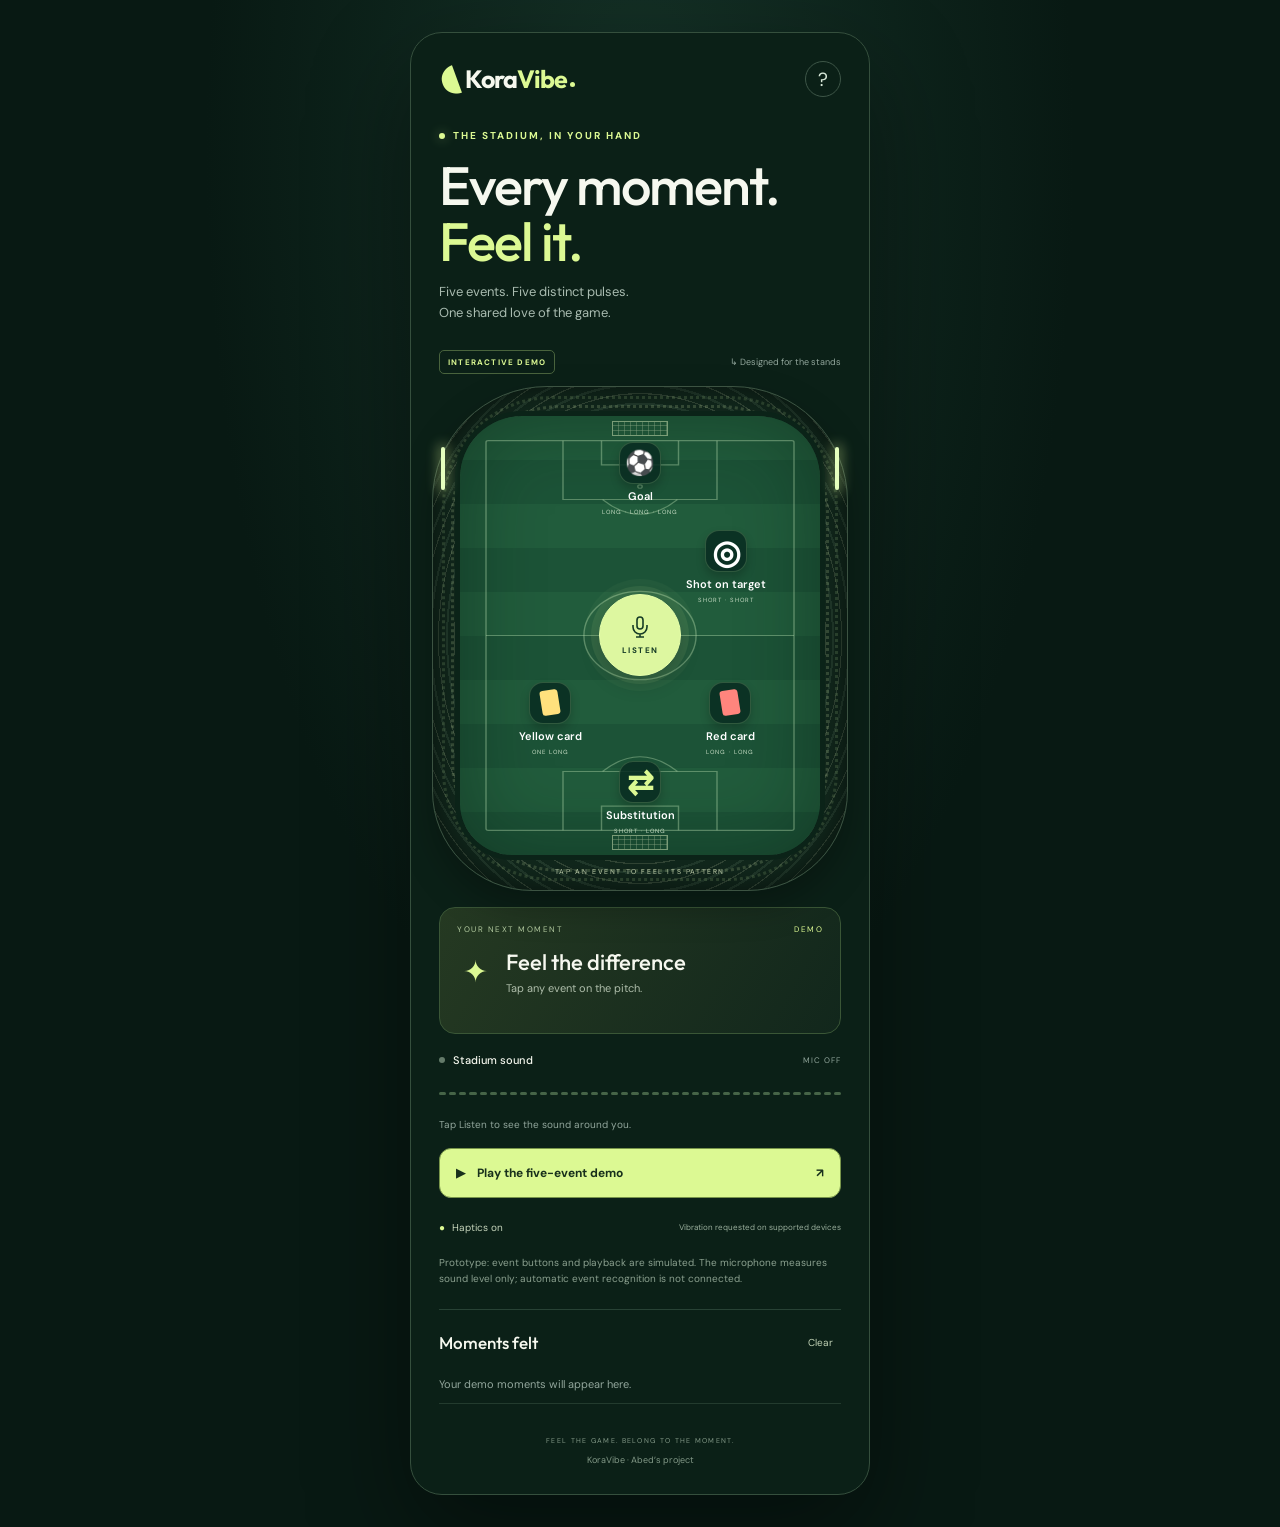
==== stadium.html @ afc996ac "Add mobile stadium prototype with five event haptics and local sound meter" ====
<!doctype html>
<html lang="en">
<head>
<meta charset="utf-8"><meta name="viewport" content="width=device-width,initial-scale=1,viewport-fit=cover">
<meta name="theme-color" content="#081913"><meta name="apple-mobile-web-app-capable" content="yes">
<meta name="description" content="KoraVibe stadium prototype. Explore five football events through touch.">
<title>KoraVibe · Feel the stadium</title>
<link rel="stylesheet" href="stadium/style.css">
</head>
<body>
<main class="app">
 <header><a class="brand" href="stadium.html" aria-label="KoraVibe home"><span class="brand-icon">◖</span>Kora<span>Vibe</span><i></i></a><button id="help" class="icon-button" aria-label="How it works">?</button></header>
 <div class="eyebrow"><span class="status-dot"></span> THE STADIUM, IN YOUR HAND</div>
 <h1>Every moment.<br><em>Feel it.</em></h1>
 <p class="intro">Five events. Five distinct pulses.<br>One shared love of the game.</p>
 <div class="mode-row"><span class="pill" id="mode">INTERACTIVE DEMO</span><span class="local">↳ Designed for the stands</span></div>
 <section class="arena" aria-label="Football stadium with five event controls">
  <div class="stands stands-one"></div><div class="stands stands-two"></div>
  <div class="floodlight left"></div><div class="floodlight right"></div>
  <div class="pitch">
   <svg class="field-lines" viewBox="0 0 300 470" preserveAspectRatio="none" aria-hidden="true"><rect x="10" y="10" width="280" height="450" rx="2"/><path d="M10 235H290 M80 10V78H220V10 M115 10V38H185V10 M80 460V392H220V460 M115 460V432H185V460"/><circle cx="150" cy="235" r="51"/><circle cx="150" cy="235" r="2"/><path d="M116 78Q150 112 184 78 M116 392Q150 358 184 392"/><circle cx="150" cy="63" r="2"/><circle cx="150" cy="407" r="2"/></svg>
   <div class="goal-net top"></div><div class="goal-net bottom"></div>
   <button class="event goal" data-event="goal"><span class="event-symbol">⚽</span><span>Goal</span><small>LONG · LONG · LONG</small></button>
   <button class="event shot" data-event="shot"><span class="event-symbol shot-symbol">◎</span><span>Shot on target</span><small>SHORT · SHORT</small></button>
   <button id="listen" class="listen" aria-label="Start microphone sound meter" aria-pressed="false"><svg viewBox="0 0 24 24" aria-hidden="true"><rect x="9" y="2" width="6" height="12" rx="3"/><path d="M5 10v2a7 7 0 0 0 14 0v-2M12 19v3M8 22h8"/></svg><span id="listen-label">LISTEN</span></button>
   <button class="event yellow" data-event="yellow"><span class="event-symbol"><i class="card yellow-card"></i></span><span>Yellow card</span><small>ONE LONG</small></button>
   <button class="event red" data-event="red"><span class="event-symbol"><i class="card red-card"></i></span><span>Red card</span><small>LONG · LONG</small></button>
   <button class="event substitution" data-event="substitution"><span class="event-symbol swap">⇄</span><span>Substitution</span><small>SHORT · LONG</small></button>
  </div>
  <span class="arena-caption">TAP AN EVENT TO FEEL ITS PATTERN</span>
 </section>
 <section class="moment" aria-live="polite" aria-atomic="true"><div class="moment-top"><span id="moment-label">YOUR NEXT MOMENT</span><span id="moment-source">DEMO</span></div><div class="moment-body"><span id="moment-icon">✦</span><div><h2 id="moment-title">Feel the difference</h2><p id="moment-description">Tap any event on the pitch.</p></div></div><div id="pulse-track" class="pulse-track" aria-label="Pulse pattern preview"></div></section>
 <section class="sound"><div class="sound-heading"><span><i class="status-dot" id="mic-dot"></i> <b id="sound-title">Stadium sound</b></span><span id="sound-state">MIC OFF</span></div><div class="meter" id="meter" aria-hidden="true"></div><p id="sound-description">Tap Listen to see the sound around you.</p></section>
 <button class="demo-button" id="demo"><span id="demo-icon">▶</span><span id="demo-label">Play the five-event demo</span><span>↗</span></button>
 <div class="preferences"><button id="haptics" aria-pressed="true"><span id="haptics-dot">●</span> Haptics on</button><span id="device-note">Checking vibration support…</span></div>
 <p class="honesty">Prototype: event buttons and playback are simulated. The microphone measures sound level only; automatic event recognition is not connected.</p>
 <section class="history"><div class="section-title"><h2>Moments felt</h2><button id="clear">Clear</button></div><ol id="history"><li class="empty">Your demo moments will appear here.</li></ol></section>
 <footer>FEEL THE GAME. BELONG TO THE MOMENT.<span>KoraVibe · Abed’s project</span></footer>
</main>
<dialog id="help-dialog"><button id="close-help" class="icon-button" aria-label="Close instructions">×</button><div class="eyebrow">WELCOME TO KORAVIBE</div><h2>Your hand.<br>Your stadium.</h2><p>Tap the five pitch controls to learn their pulse patterns, or play the guided demo.</p><p><strong>Listen</strong> uses your microphone to display ambient sound level. Audio stays in this page, is not uploaded, and is not saved. It does not identify football events yet.</p><p>Vibration works only on supported devices and browsers. On other devices, the pulse animation is the preview. Keep this page open while trying it.</p><p>You can save this link to your phone’s Home Screen using your browser’s share or menu options.</p><button id="got-it" class="demo-button">Let’s feel it ↗</button></dialog>
<script src="stadium/app.js"></script>
</body></html>
---- stadium/style.css ----
@import url('https://fonts.googleapis.com/css2?family=DM+Sans:wght@400;500;600;700&family=Outfit:wght@400;500;600;700;800&display=swap');
:root{color-scheme:dark;--bg:#081913;--muted:#92a69c;--lime:#dcf993;--white:#f6f8ef;--line:#284235;--event-color:var(--lime)}*{box-sizing:border-box}body{margin:0;background:radial-gradient(ellipse at 50% 10%,#153227 0,transparent 48%),var(--bg);color:var(--white);font-family:'DM Sans',sans-serif}button,a{-webkit-tap-highlight-color:transparent}button{font:inherit;cursor:pointer}button:focus-visible,a:focus-visible{outline:3px solid #fff;outline-offset:5px}button{touch-action:manipulation}a{color:inherit;text-decoration:none}.app{width:min(100%,460px);margin:auto;padding:24px 22px max(24px,env(safe-area-inset-bottom));overflow:hidden}header{display:flex;align-items:center;justify-content:space-between;margin-bottom:32px}.brand{display:flex;align-items:center;font-family:Outfit,sans-serif;font-weight:700;font-size:25px;letter-spacing:-1px}.brand>span:not(.brand-icon){color:var(--lime)}.brand i{width:5px;height:5px;background:var(--lime);border-radius:50%;align-self:flex-end;margin-bottom:8px;margin-left:3px}.brand-icon{color:var(--lime);font-size:36px;line-height:24px;transform:rotate(-20deg);margin-right:8px}.icon-button{width:36px;height:36px;background:transparent;border:1px solid #3d5547;border-radius:50%;color:#d8e8d9;font-size:19px}.eyebrow{font-size:10px;font-weight:700;letter-spacing:2px;color:var(--lime);display:flex;gap:8px;align-items:center}.status-dot{display:inline-block;background:var(--lime);width:6px;height:6px;border-radius:50%;box-shadow:0 0 12px #dafa9370}h1{font-family:Outfit,sans-serif;font-size:clamp(42px,11vw,54px);font-weight:500;letter-spacing:-2px;line-height:1.03;margin:16px 0 13px}h1 em{font-style:normal;color:var(--lime)}.intro{color:#a9bbb0;font-size:13px;line-height:1.6;margin:0}.mode-row{display:flex;justify-content:space-between;align-items:center;margin:26px 0 12px;gap:8px}.pill{font-size:8px;letter-spacing:1.2px;border:1px solid #49633d;border-radius:5px;padding:6px 8px;color:var(--lime);font-weight:700}.local{font-size:9px;color:var(--muted)}.arena{position:relative;height:505px;margin:0 -7px 16px;border-radius:115px 115px 100px 100px;background:repeating-radial-gradient(ellipse at center,#21392b 0 2px,#11271c 2px 9px,#314535 9px 10px,#11271c 10px 16px);box-shadow:inset 0 0 30px #0009,0 15px 35px #0004;border:1px solid #3c5342;padding:29px 27px 35px}.stands{position:absolute;inset:9px;border:3px dotted #63805850;border-radius:110px;pointer-events:none}.stands-two{inset:18px;border-color:#bbd59b35}.pitch{height:100%;position:relative;border-radius:62px 62px 52px 52px;overflow:hidden;background:repeating-linear-gradient(180deg,#215c3c 0 44px,#1c5337 44px 88px);box-shadow:0 0 0 5px #0b2318,inset 0 0 80px #081e1370}.field-lines{position:absolute;inset:16px 15px;width:calc(100% - 30px);height:calc(100% - 32px);fill:none;stroke:#b0d7a96b;stroke-width:1.3}.goal-net{position:absolute;width:56px;height:15px;left:calc(50% - 28px);background:repeating-linear-gradient(90deg,transparent 0 5px,#c2d4ac60 5px 6px),repeating-linear-gradient(0deg,transparent 0 4px,#c2d4ac60 4px 5px);border:1px solid #a3bf95;opacity:.7}.goal-net.top{top:5px}.goal-net.bottom{bottom:5px}.floodlight{position:absolute;top:60px;width:4px;height:43px;border-radius:5px;background:#e5ffbe;box-shadow:0 0 12px 4px #d8f59950;z-index:1}.floodlight.left{left:8px}.floodlight.right{right:8px}.arena-caption{position:absolute;bottom:14px;left:0;right:0;text-align:center;font-size:7px;letter-spacing:1.6px;color:#bac8a7}.event{position:absolute;display:flex;flex-direction:column;align-items:center;gap:5px;background:none;border:0;color:white;padding:4px;width:128px;transform:translateX(-50%);font-weight:600;font-size:11px;z-index:2}.event small{font-size:6px;letter-spacing:1px;font-weight:400;color:#c8ddc5}.event-symbol{display:grid;place-items:center;width:42px;height:42px;background:#092c21da;border:1px solid #83af774f;border-radius:14px;box-shadow:0 5px 10px #0003;font-size:24px;transition:transform .2s,border-color .2s}.event:active .event-symbol{transform:scale(.9)}.event.selected .event-symbol{border-color:var(--event-color);box-shadow:0 0 18px color-mix(in srgb,var(--event-color) 40%,transparent)}.goal{left:50%;top:22px}.shot{left:74%;top:110px}.yellow{left:25%;bottom:95px}.red{left:75%;bottom:95px}.substitution{left:50%;bottom:16px}.shot-symbol{font-size:33px}.swap{color:var(--lime);font-size:32px}.card{display:block;width:18px;height:25px;border-radius:3px;transform:rotate(-9deg)}.yellow-card{background:#ffe17d}.red-card{background:#ff857d}.listen{position:absolute;left:50%;top:50%;transform:translate(-50%,-50%);width:82px;height:82px;border:1px solid #e6ffaa;background:#ddf7a0;color:#163c26;border-radius:50%;display:flex;flex-direction:column;align-items:center;justify-content:center;gap:6px;box-shadow:0 0 0 8px #dfff9b13,0 0 0 15px #dfff9b09,0 8px 20px #0003;z-index:3}.listen svg{width:24px;height:24px;fill:none;stroke:currentColor;stroke-width:1.6}.listen span{font-size:8px;letter-spacing:1.5px;font-weight:800}.listen[aria-pressed=true]{background:#ffdfb0}.listen:disabled{opacity:.65;cursor:wait}.moment{border:1px solid #3a5636;border-radius:16px;padding:16px 17px;background:linear-gradient(120deg,#253922,#12271c);transition:box-shadow .1s}.moment-top{display:flex;justify-content:space-between;gap:8px;letter-spacing:1.5px;font-size:8px;color:#b4cca1}.moment-top span:last-child{color:var(--lime)}.moment-body{display:flex;align-items:center;gap:13px;margin:14px 0}.moment-body>span{font-size:30px;color:var(--event-color);width:36px;text-align:center}h2{font-family:Outfit,sans-serif;font-size:22px;font-weight:500;margin:0}.moment-body p{font-size:11px;color:#afbeab;margin:5px 0 0}.pulse-track{height:8px;display:flex;gap:6px;align-items:center}.pulse-track i{height:5px;border-radius:5px;background:var(--event-color);opacity:.55}.pulse-track .short{width:18px}.pulse-track .long{width:52px}body.pulsing .moment{box-shadow:0 0 25px color-mix(in srgb,var(--event-color) 35%,transparent);border-color:var(--event-color)}body.pulsing .pulse-track i{opacity:1;height:8px}.sound{margin:19px 0 16px}.sound-heading{display:flex;justify-content:space-between;align-items:center;font-size:11px}.sound-heading b{font-weight:500}.sound-heading>span:first-child{display:flex;align-items:center;gap:8px}.sound-heading>span:last-child{font-size:8px;letter-spacing:1px;color:var(--muted)}#mic-dot{background:#647b6a;box-shadow:none}#mic-dot.active{background:var(--lime);box-shadow:0 0 9px #dbf9a3}.meter{height:34px;display:flex;align-items:center;gap:3px;margin-top:10px}.meter i{flex:1;height:3px;border-radius:3px;background:#466447;transition:height .08s}.sound p{color:var(--muted);font-size:10px;line-height:1.5;margin:6px 0}.demo-button{width:100%;display:flex;align-items:center;justify-content:space-between;gap:12px;border:1px solid #78954a;background:var(--lime);color:#18301b;padding:16px;border-radius:12px;font-size:12px;font-weight:700}.demo-button>span:nth-child(2){flex:1;text-align:left}.preferences{display:flex;align-items:center;justify-content:space-between;gap:8px;margin-top:15px}.preferences button{background:none;border:0;padding:8px 0;color:#c6d4bb;font-size:10px}.preferences button span{color:var(--lime);margin-right:4px}#device-note{font-size:8px;color:#9aaf9d;text-align:right;max-width:180px}.honesty{font-size:10px;color:#8ba08f;line-height:1.6;margin:13px 0 22px}.history{border-top:1px solid var(--line);padding-top:18px}.section-title{display:flex;justify-content:space-between;align-items:center}.section-title h2{font-size:17px}.section-title button{border:0;background:none;color:#c1d2b5;font-size:10px;padding:8px}.history ol{list-style:none;padding:0;margin:8px 0}.history li{padding:12px 0;display:flex;align-items:center;gap:10px;border-bottom:1px solid #233b2e;font-size:11px}.history li>span:nth-child(2){flex:1}.history li small{color:var(--muted);font-size:8px}.history li.empty{font-size:11px;color:var(--muted)}footer{font-size:7px;letter-spacing:1.3px;color:#829887;text-align:center;margin-top:32px}footer span{display:block;font-size:9px;letter-spacing:0;margin-top:9px}dialog{width:min(calc(100% - 30px),420px);background:#102a1d;color:var(--white);border:1px solid #47613d;border-radius:22px;padding:26px}dialog::backdrop{background:#010d09bc;backdrop-filter:blur(7px)}dialog .icon-button{float:right}dialog .eyebrow{margin:18px 0}dialog h2{font-size:34px}dialog p{font-size:13px;color:#b5c7b8;line-height:1.7}dialog .demo-button{margin-top:20px} @media(min-width:700px){.app{margin:32px auto;border:1px solid #354f3d;border-radius:32px;padding:28px;background:#0b2017;box-shadow:0 40px 100px #0006}}@media(max-width:350px){.app{padding-left:15px;padding-right:15px}.arena{padding-left:21px;padding-right:21px;height:490px}.event{width:112px;font-size:10px}.local{font-size:8px}}@media(prefers-reduced-motion:reduce){*{transition:none!important}}
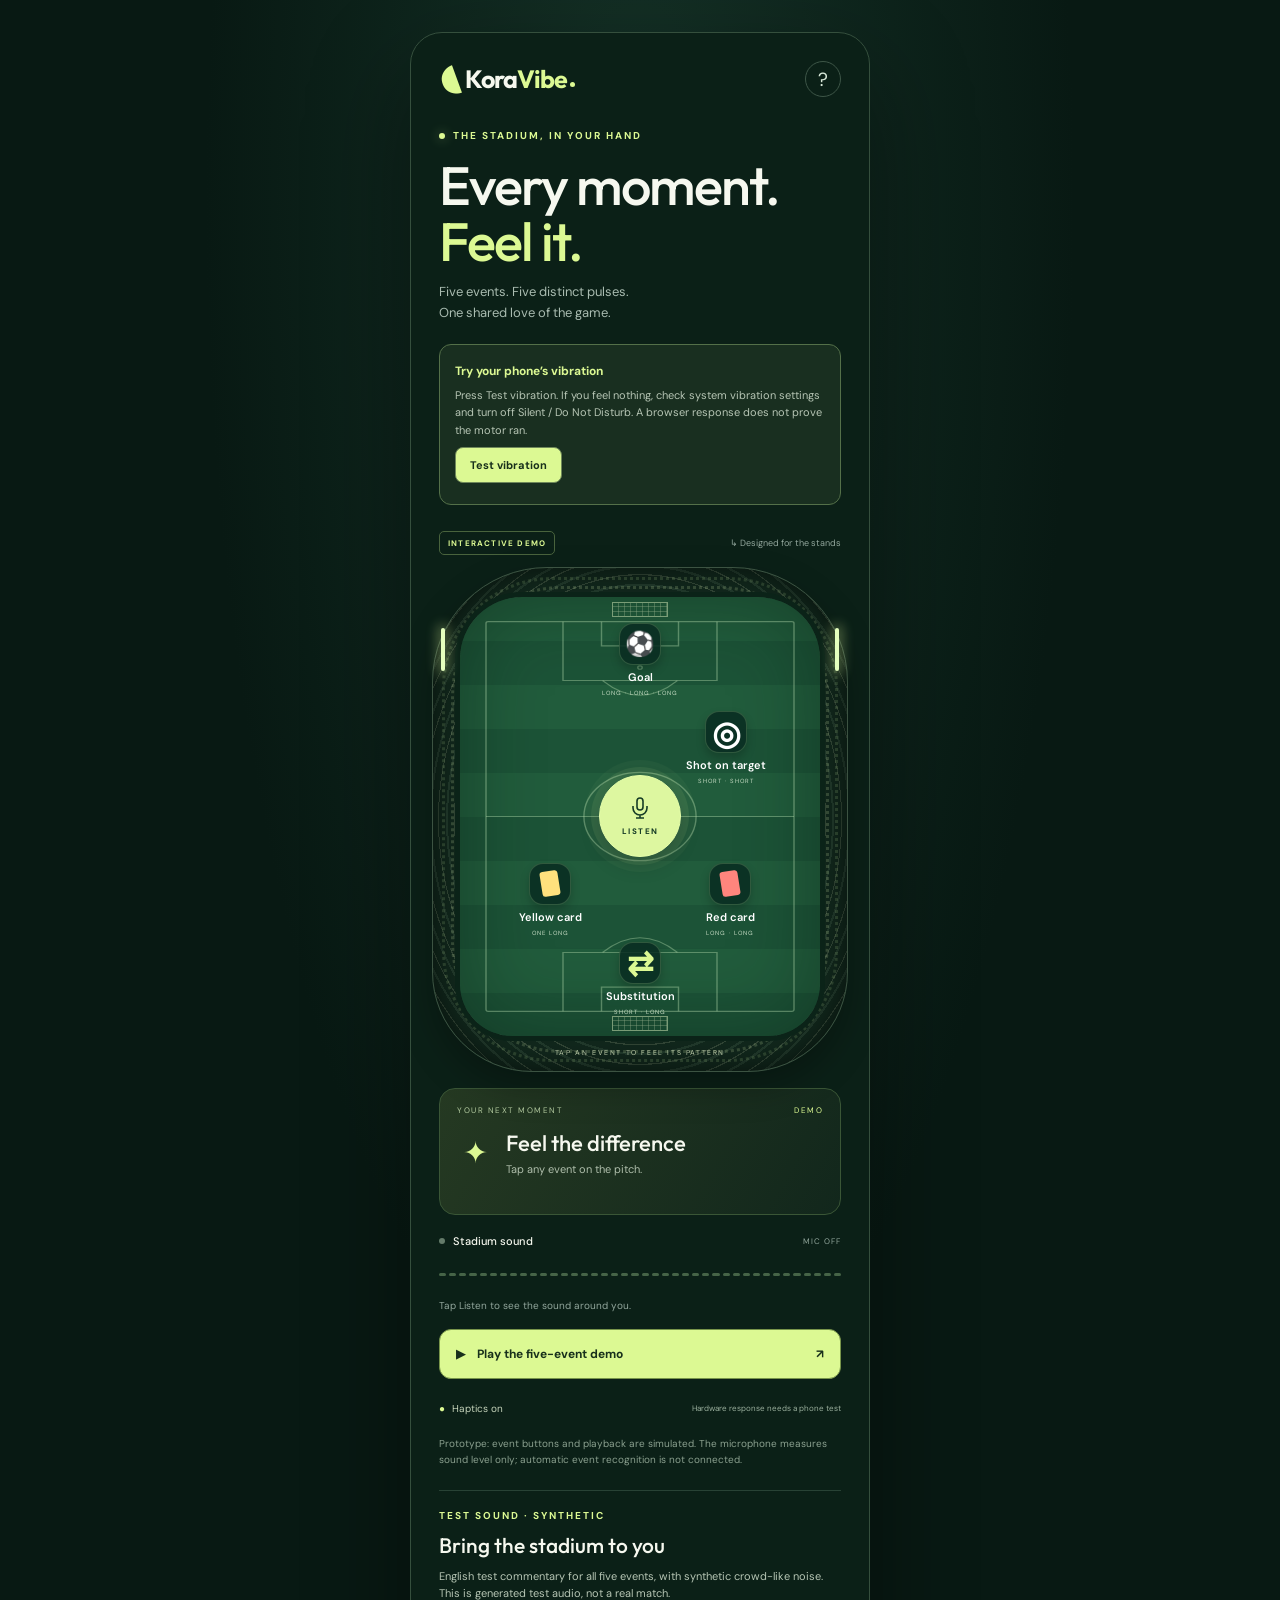
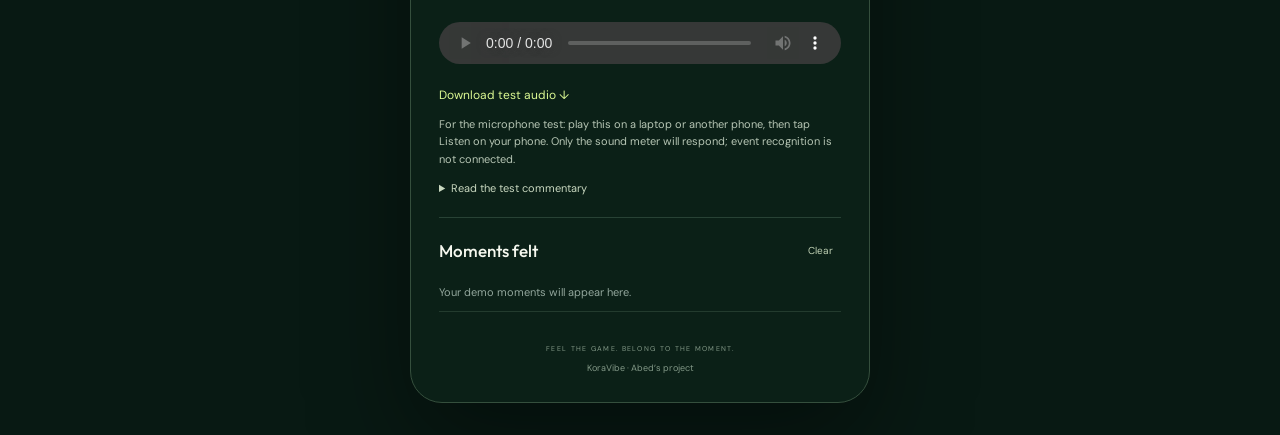
==== commit f3e94409: "Add native iPhone haptics prototype, honest device status and synthetic test audio" ====
--- a/stadium.html
+++ b/stadium.html
@@ -13,6 +13,7 @@
  <div class="eyebrow"><span class="status-dot"></span> THE STADIUM, IN YOUR HAND</div>
  <h1>Every moment.<br><em>Feel it.</em></h1>
  <p class="intro">Five events. Five distinct pulses.<br>One shared love of the game.</p>
+ <section class="phone-check" aria-live="polite"><strong id="phone-title">Check your phone</strong><p id="phone-message">Checking vibration support…</p><button id="test-vibration">Test vibration</button><p id="vibration-result"></p></section>
  <div class="mode-row"><span class="pill" id="mode">INTERACTIVE DEMO</span><span class="local">↳ Designed for the stands</span></div>
  <section class="arena" aria-label="Football stadium with five event controls">
   <div class="stands stands-one"></div><div class="stands stands-two"></div>
@@ -34,6 +35,7 @@
  <button class="demo-button" id="demo"><span id="demo-icon">▶</span><span id="demo-label">Play the five-event demo</span><span>↗</span></button>
  <div class="preferences"><button id="haptics" aria-pressed="true"><span id="haptics-dot">●</span> Haptics on</button><span id="device-note">Checking vibration support…</span></div>
  <p class="honesty">Prototype: event buttons and playback are simulated. The microphone measures sound level only; automatic event recognition is not connected.</p>
+ <section class="test-audio"><div class="eyebrow">TEST SOUND · SYNTHETIC</div><h2>Bring the stadium to you</h2><p>English test commentary for all five events, with synthetic crowd-like noise. This is generated test audio, not a real match.</p><audio id="test-audio" controls preload="metadata" src="stadium/koravibe-test.mp3">Your browser does not support audio playback.</audio><a href="stadium/koravibe-test.mp3" download="KoraVibe-Test.mp3">Download test audio ↓</a><p>For the microphone test: play this on a laptop or another phone, then tap Listen on your phone. Only the sound meter will respond; event recognition is not connected.</p><details><summary>Read the test commentary</summary><ol><li>Goal! The ball is in the net! What a finish!</li><li>A shot on target! The goalkeeper makes the save!</li><li>The referee shows a yellow card. That is a caution.</li><li>A red card! The player has been sent off.</li><li>A substitution. One player comes off, and another comes on.</li></ol></details></section>
  <section class="history"><div class="section-title"><h2>Moments felt</h2><button id="clear">Clear</button></div><ol id="history"><li class="empty">Your demo moments will appear here.</li></ol></section>
  <footer>FEEL THE GAME. BELONG TO THE MOMENT.<span>KoraVibe · Abed’s project</span></footer>
 </main>
--- a/stadium/style.css
+++ b/stadium/style.css
@@ -1,2 +1,3 @@
 @import url('https://fonts.googleapis.com/css2?family=DM+Sans:wght@400;500;600;700&family=Outfit:wght@400;500;600;700;800&display=swap');
 :root{color-scheme:dark;--bg:#081913;--muted:#92a69c;--lime:#dcf993;--white:#f6f8ef;--line:#284235;--event-color:var(--lime)}*{box-sizing:border-box}body{margin:0;background:radial-gradient(ellipse at 50% 10%,#153227 0,transparent 48%),var(--bg);color:var(--white);font-family:'DM Sans',sans-serif}button,a{-webkit-tap-highlight-color:transparent}button{font:inherit;cursor:pointer}button:focus-visible,a:focus-visible{outline:3px solid #fff;outline-offset:5px}button{touch-action:manipulation}a{color:inherit;text-decoration:none}.app{width:min(100%,460px);margin:auto;padding:24px 22px max(24px,env(safe-area-inset-bottom));overflow:hidden}header{display:flex;align-items:center;justify-content:space-between;margin-bottom:32px}.brand{display:flex;align-items:center;font-family:Outfit,sans-serif;font-weight:700;font-size:25px;letter-spacing:-1px}.brand>span:not(.brand-icon){color:var(--lime)}.brand i{width:5px;height:5px;background:var(--lime);border-radius:50%;align-self:flex-end;margin-bottom:8px;margin-left:3px}.brand-icon{color:var(--lime);font-size:36px;line-height:24px;transform:rotate(-20deg);margin-right:8px}.icon-button{width:36px;height:36px;background:transparent;border:1px solid #3d5547;border-radius:50%;color:#d8e8d9;font-size:19px}.eyebrow{font-size:10px;font-weight:700;letter-spacing:2px;color:var(--lime);display:flex;gap:8px;align-items:center}.status-dot{display:inline-block;background:var(--lime);width:6px;height:6px;border-radius:50%;box-shadow:0 0 12px #dafa9370}h1{font-family:Outfit,sans-serif;font-size:clamp(42px,11vw,54px);font-weight:500;letter-spacing:-2px;line-height:1.03;margin:16px 0 13px}h1 em{font-style:normal;color:var(--lime)}.intro{color:#a9bbb0;font-size:13px;line-height:1.6;margin:0}.mode-row{display:flex;justify-content:space-between;align-items:center;margin:26px 0 12px;gap:8px}.pill{font-size:8px;letter-spacing:1.2px;border:1px solid #49633d;border-radius:5px;padding:6px 8px;color:var(--lime);font-weight:700}.local{font-size:9px;color:var(--muted)}.arena{position:relative;height:505px;margin:0 -7px 16px;border-radius:115px 115px 100px 100px;background:repeating-radial-gradient(ellipse at center,#21392b 0 2px,#11271c 2px 9px,#314535 9px 10px,#11271c 10px 16px);box-shadow:inset 0 0 30px #0009,0 15px 35px #0004;border:1px solid #3c5342;padding:29px 27px 35px}.stands{position:absolute;inset:9px;border:3px dotted #63805850;border-radius:110px;pointer-events:none}.stands-two{inset:18px;border-color:#bbd59b35}.pitch{height:100%;position:relative;border-radius:62px 62px 52px 52px;overflow:hidden;background:repeating-linear-gradient(180deg,#215c3c 0 44px,#1c5337 44px 88px);box-shadow:0 0 0 5px #0b2318,inset 0 0 80px #081e1370}.field-lines{position:absolute;inset:16px 15px;width:calc(100% - 30px);height:calc(100% - 32px);fill:none;stroke:#b0d7a96b;stroke-width:1.3}.goal-net{position:absolute;width:56px;height:15px;left:calc(50% - 28px);background:repeating-linear-gradient(90deg,transparent 0 5px,#c2d4ac60 5px 6px),repeating-linear-gradient(0deg,transparent 0 4px,#c2d4ac60 4px 5px);border:1px solid #a3bf95;opacity:.7}.goal-net.top{top:5px}.goal-net.bottom{bottom:5px}.floodlight{position:absolute;top:60px;width:4px;height:43px;border-radius:5px;background:#e5ffbe;box-shadow:0 0 12px 4px #d8f59950;z-index:1}.floodlight.left{left:8px}.floodlight.right{right:8px}.arena-caption{position:absolute;bottom:14px;left:0;right:0;text-align:center;font-size:7px;letter-spacing:1.6px;color:#bac8a7}.event{position:absolute;display:flex;flex-direction:column;align-items:center;gap:5px;background:none;border:0;color:white;padding:4px;width:128px;transform:translateX(-50%);font-weight:600;font-size:11px;z-index:2}.event small{font-size:6px;letter-spacing:1px;font-weight:400;color:#c8ddc5}.event-symbol{display:grid;place-items:center;width:42px;height:42px;background:#092c21da;border:1px solid #83af774f;border-radius:14px;box-shadow:0 5px 10px #0003;font-size:24px;transition:transform .2s,border-color .2s}.event:active .event-symbol{transform:scale(.9)}.event.selected .event-symbol{border-color:var(--event-color);box-shadow:0 0 18px color-mix(in srgb,var(--event-color) 40%,transparent)}.goal{left:50%;top:22px}.shot{left:74%;top:110px}.yellow{left:25%;bottom:95px}.red{left:75%;bottom:95px}.substitution{left:50%;bottom:16px}.shot-symbol{font-size:33px}.swap{color:var(--lime);font-size:32px}.card{display:block;width:18px;height:25px;border-radius:3px;transform:rotate(-9deg)}.yellow-card{background:#ffe17d}.red-card{background:#ff857d}.listen{position:absolute;left:50%;top:50%;transform:translate(-50%,-50%);width:82px;height:82px;border:1px solid #e6ffaa;background:#ddf7a0;color:#163c26;border-radius:50%;display:flex;flex-direction:column;align-items:center;justify-content:center;gap:6px;box-shadow:0 0 0 8px #dfff9b13,0 0 0 15px #dfff9b09,0 8px 20px #0003;z-index:3}.listen svg{width:24px;height:24px;fill:none;stroke:currentColor;stroke-width:1.6}.listen span{font-size:8px;letter-spacing:1.5px;font-weight:800}.listen[aria-pressed=true]{background:#ffdfb0}.listen:disabled{opacity:.65;cursor:wait}.moment{border:1px solid #3a5636;border-radius:16px;padding:16px 17px;background:linear-gradient(120deg,#253922,#12271c);transition:box-shadow .1s}.moment-top{display:flex;justify-content:space-between;gap:8px;letter-spacing:1.5px;font-size:8px;color:#b4cca1}.moment-top span:last-child{color:var(--lime)}.moment-body{display:flex;align-items:center;gap:13px;margin:14px 0}.moment-body>span{font-size:30px;color:var(--event-color);width:36px;text-align:center}h2{font-family:Outfit,sans-serif;font-size:22px;font-weight:500;margin:0}.moment-body p{font-size:11px;color:#afbeab;margin:5px 0 0}.pulse-track{height:8px;display:flex;gap:6px;align-items:center}.pulse-track i{height:5px;border-radius:5px;background:var(--event-color);opacity:.55}.pulse-track .short{width:18px}.pulse-track .long{width:52px}body.pulsing .moment{box-shadow:0 0 25px color-mix(in srgb,var(--event-color) 35%,transparent);border-color:var(--event-color)}body.pulsing .pulse-track i{opacity:1;height:8px}.sound{margin:19px 0 16px}.sound-heading{display:flex;justify-content:space-between;align-items:center;font-size:11px}.sound-heading b{font-weight:500}.sound-heading>span:first-child{display:flex;align-items:center;gap:8px}.sound-heading>span:last-child{font-size:8px;letter-spacing:1px;color:var(--muted)}#mic-dot{background:#647b6a;box-shadow:none}#mic-dot.active{background:var(--lime);box-shadow:0 0 9px #dbf9a3}.meter{height:34px;display:flex;align-items:center;gap:3px;margin-top:10px}.meter i{flex:1;height:3px;border-radius:3px;background:#466447;transition:height .08s}.sound p{color:var(--muted);font-size:10px;line-height:1.5;margin:6px 0}.demo-button{width:100%;display:flex;align-items:center;justify-content:space-between;gap:12px;border:1px solid #78954a;background:var(--lime);color:#18301b;padding:16px;border-radius:12px;font-size:12px;font-weight:700}.demo-button>span:nth-child(2){flex:1;text-align:left}.preferences{display:flex;align-items:center;justify-content:space-between;gap:8px;margin-top:15px}.preferences button{background:none;border:0;padding:8px 0;color:#c6d4bb;font-size:10px}.preferences button span{color:var(--lime);margin-right:4px}#device-note{font-size:8px;color:#9aaf9d;text-align:right;max-width:180px}.honesty{font-size:10px;color:#8ba08f;line-height:1.6;margin:13px 0 22px}.history{border-top:1px solid var(--line);padding-top:18px}.section-title{display:flex;justify-content:space-between;align-items:center}.section-title h2{font-size:17px}.section-title button{border:0;background:none;color:#c1d2b5;font-size:10px;padding:8px}.history ol{list-style:none;padding:0;margin:8px 0}.history li{padding:12px 0;display:flex;align-items:center;gap:10px;border-bottom:1px solid #233b2e;font-size:11px}.history li>span:nth-child(2){flex:1}.history li small{color:var(--muted);font-size:8px}.history li.empty{font-size:11px;color:var(--muted)}footer{font-size:7px;letter-spacing:1.3px;color:#829887;text-align:center;margin-top:32px}footer span{display:block;font-size:9px;letter-spacing:0;margin-top:9px}dialog{width:min(calc(100% - 30px),420px);background:#102a1d;color:var(--white);border:1px solid #47613d;border-radius:22px;padding:26px}dialog::backdrop{background:#010d09bc;backdrop-filter:blur(7px)}dialog .icon-button{float:right}dialog .eyebrow{margin:18px 0}dialog h2{font-size:34px}dialog p{font-size:13px;color:#b5c7b8;line-height:1.7}dialog .demo-button{margin-top:20px} @media(min-width:700px){.app{margin:32px auto;border:1px solid #354f3d;border-radius:32px;padding:28px;background:#0b2017;box-shadow:0 40px 100px #0006}}@media(max-width:350px){.app{padding-left:15px;padding-right:15px}.arena{padding-left:21px;padding-right:21px;height:490px}.event{width:112px;font-size:10px}.local{font-size:8px}}@media(prefers-reduced-motion:reduce){*{transition:none!important}}
+.phone-check{margin:20px 0 0;padding:14px 15px;border:1px solid #547049;background:#192f20;border-radius:12px}.phone-check strong{font-size:12px;color:#dcf993}.phone-check p,.test-audio p{font-size:11px;line-height:1.6;color:#b6c5b4;margin:7px 0}.phone-check button{padding:10px 14px;border:1px solid #6f885a;background:#dcf993;color:#18301b;border-radius:8px;font-size:11px;font-weight:700}.phone-check button:disabled{background:#2c4232;color:#b8c2b1;border-color:#3d5140;cursor:default}.test-audio{padding:18px 0 22px;border-top:1px solid #284235}.test-audio h2{margin:10px 0;font-size:21px}.test-audio audio{width:100%;height:42px;margin:12px 0}.test-audio a{display:inline-block;color:#dcf993;font-size:12px;padding:6px 0}.test-audio summary{font-size:11px;color:#c9d8c0;cursor:pointer;margin-top:12px}.test-audio ol{font-size:11px;line-height:1.8;padding-left:18px;color:#aabbac}
